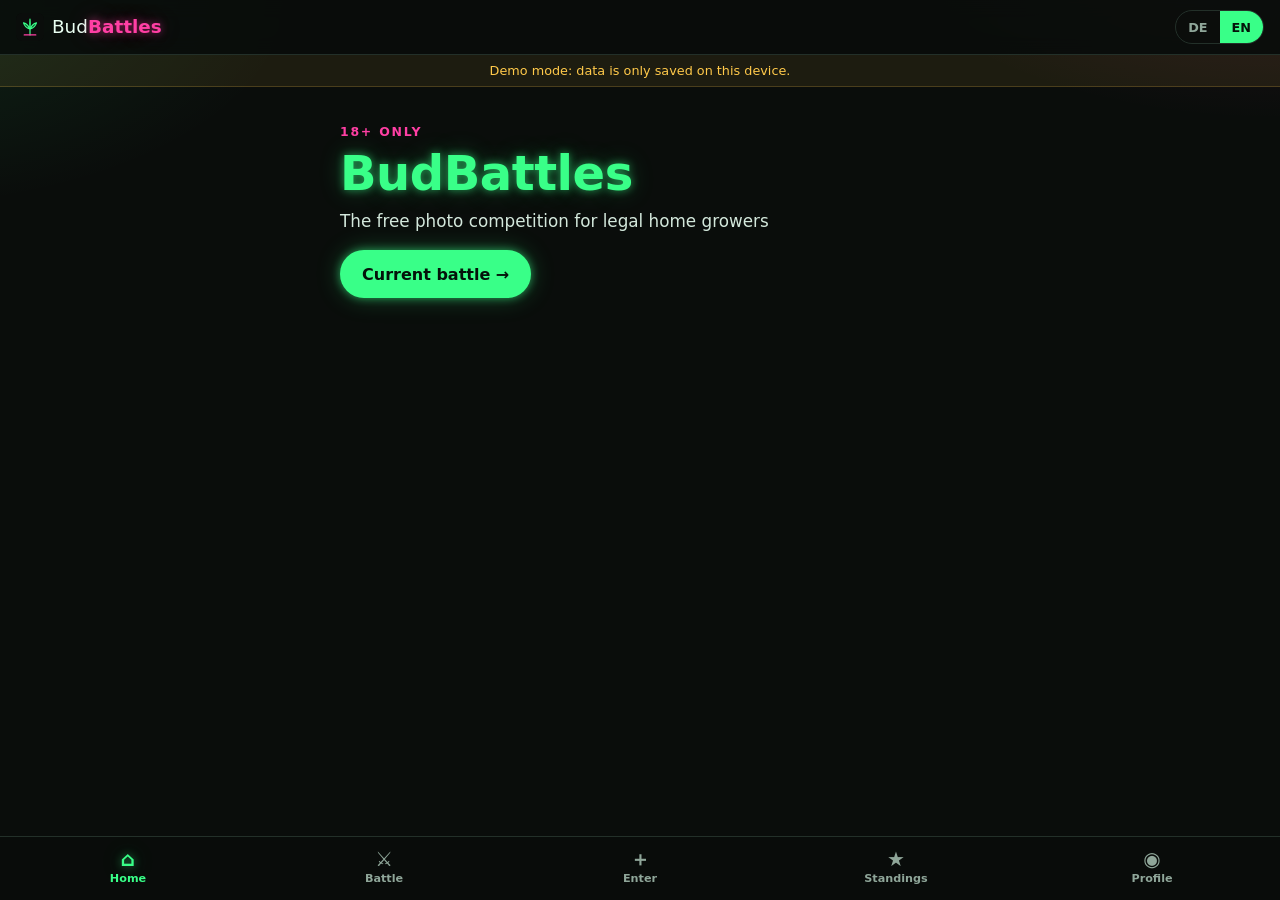
==== budbattles/index.html @ 54a9c97e "Add BudBattles MVP: plan, app shell, Battle page and photo upload - Installable PWA shell with dark " ====
<!doctype html>
<html lang="de">
<head>
  <meta charset="utf-8">
  <meta name="viewport" content="width=device-width, initial-scale=1, viewport-fit=cover">
  <meta name="theme-color" content="#0a0d0b">
  <meta name="color-scheme" content="dark">
  <meta name="robots" content="noindex">
  <title>BudBattles</title>
  <link rel="manifest" href="manifest.webmanifest">
  <link rel="icon" href="icons/icon.svg" type="image/svg+xml">
  <link rel="apple-touch-icon" href="icons/icon-192.png">
  <meta name="apple-mobile-web-app-capable" content="yes">
  <meta name="apple-mobile-web-app-status-bar-style" content="black-translucent">
  <link rel="stylesheet" href="css/style.css">
</head>
<body>
  <header id="topbar" class="topbar"></header>
  <div id="demo-banner" class="demo-banner" role="note"></div>
  <main id="main" class="main" tabindex="-1"></main>
  <nav id="bottomnav" class="bottomnav" aria-label="Navigation"></nav>
  <noscript>Bitte JavaScript aktivieren. / Please enable JavaScript.</noscript>
  <script type="module" src="js/app.js"></script>
</body>
</html>
---- budbattles/css/style.css ----
/* BudBattles: dark style with neon green and pink.
   Change the colours here and the whole app follows. */
:root {
  --bg: #0a0d0b;
  --bg-2: #111613;
  --card: #141a16;
  --line: #233029;
  --text: #e9fff2;
  --muted: #8fa699;
  --green: #39ff88;
  --green-dim: #1f8f4f;
  --pink: #ff3fa4;
  --pink-dim: #8f2560;
  --amber: #ffc94a;
  --danger: #ff5a6e;
  --radius: 16px;
  --glow-green: 0 0 8px rgba(57, 255, 136, .55), 0 0 24px rgba(57, 255, 136, .25);
  --glow-pink: 0 0 8px rgba(255, 63, 164, .55), 0 0 24px rgba(255, 63, 164, .25);
  --font: system-ui, -apple-system, "Segoe UI", Roboto, "Helvetica Neue", Arial, sans-serif;
  --nav-h: 64px;
}

* { box-sizing: border-box; }
html { -webkit-text-size-adjust: 100%; }
body {
  margin: 0;
  min-height: 100dvh;
  background:
    radial-gradient(600px 300px at 100% -10%, rgba(255, 63, 164, .12), transparent 70%),
    radial-gradient(600px 300px at -10% 0%, rgba(57, 255, 136, .10), transparent 70%),
    var(--bg);
  background-attachment: fixed;
  color: var(--text);
  font: 16px/1.5 var(--font);
  padding-bottom: calc(var(--nav-h) + env(safe-area-inset-bottom));
}
img { max-width: 100%; display: block; }
a { color: var(--green); }
h1, h2 { line-height: 1.15; margin: 0 0 .5rem; }
h2 { font-size: 1.05rem; text-transform: uppercase; letter-spacing: .08em; color: var(--green); }
p { margin: 0 0 .75rem; }
[hidden] { display: none !important; }

/* ---------- Top bar ---------- */
.topbar {
  position: sticky; top: 0; z-index: 10;
  display: flex; align-items: center; justify-content: space-between;
  padding: calc(10px + env(safe-area-inset-top)) 16px 10px;
  background: rgba(10, 13, 11, .85);
  backdrop-filter: blur(10px);
  border-bottom: 1px solid var(--line);
}
.brand { display: flex; align-items: center; gap: 8px; color: var(--text); text-decoration: none; font-size: 1.15rem; }
.brand b { color: var(--pink); text-shadow: var(--glow-pink); }
.lang { display: flex; border: 1px solid var(--line); border-radius: 999px; overflow: hidden; }
.lang button {
  background: none; border: 0; color: var(--muted); font: 600 .8rem var(--font);
  padding: 6px 12px; min-height: 32px; cursor: pointer;
}
.lang button[aria-pressed="true"] { background: var(--green); color: #04130a; }

.demo-banner {
  margin: 0; padding: 6px 16px; font-size: .8rem; text-align: center;
  color: var(--amber); background: rgba(255, 201, 74, .08); border-bottom: 1px solid rgba(255, 201, 74, .2);
}

/* ---------- Layout ---------- */
.main { max-width: 640px; margin: 0 auto; padding: 16px; outline: none; }
.center { text-align: center; }
.muted { color: var(--muted); }
.small { font-size: .85rem; }

.hero { padding: 20px 4px 12px; }
.hero-small { padding-bottom: 4px; }
.eyebrow { color: var(--pink); text-transform: uppercase; letter-spacing: .14em; font-size: .78rem; font-weight: 700; margin-bottom: 4px; }
.neon-title {
  font-size: clamp(2rem, 9vw, 3rem); font-weight: 800; letter-spacing: -.01em;
  color: var(--green); text-shadow: var(--glow-green);
  overflow-wrap: anywhere;
}
.hero-summary { color: var(--text); opacity: .9; font-size: 1.05rem; }
.hero-meta { display: flex; flex-wrap: wrap; align-items: center; gap: 10px; margin: 12px 0; }

.card {
  background: var(--card); border: 1px solid var(--line); border-radius: var(--radius);
  padding: 18px; margin: 14px 0;
}
.card-pink { border-color: var(--pink-dim); box-shadow: inset 0 0 0 1px rgba(255, 63, 164, .15); }
.card-pink h2 { color: var(--pink); }
.card-success { border-color: var(--green-dim); box-shadow: var(--glow-green); }

/* ---------- Pills / status ---------- */
.pill {
  display: inline-block; padding: 3px 10px; border-radius: 999px; font-size: .78rem; font-weight: 700;
  border: 1px solid currentColor;
}
.pill-open, .pill-approved { color: var(--green); }
.pill-voting { color: var(--pink); }
.pill-upcoming, .pill-pending { color: var(--amber); }
.pill-ended { color: var(--muted); }
.pill-rejected { color: var(--danger); }

/* ---------- Countdown ---------- */
.countdown {
  display: flex; flex-direction: column; gap: 2px;
  padding: 12px 16px; border: 1px solid var(--pink-dim); border-radius: var(--radius);
  background: rgba(255, 63, 164, .06);
}
.countdown-label { font-size: .8rem; color: var(--muted); text-transform: uppercase; letter-spacing: .1em; }
.countdown-value { font-size: 1.5rem; font-weight: 800; color: var(--pink); text-shadow: var(--glow-pink); font-variant-numeric: tabular-nums; }

/* ---------- Dates ---------- */
.dates { margin: 0; display: grid; gap: 10px; }
.date-row { display: grid; gap: 2px; padding-left: 12px; border-left: 3px solid var(--line); }
.date-row.active { border-left-color: var(--green); }
.date-row dt { font-size: .8rem; color: var(--muted); text-transform: uppercase; letter-spacing: .08em; }
.date-row dd { margin: 0; font-weight: 600; }

/* ---------- Partner / rules ---------- */
.partner { text-align: center; }
.partner h2 { text-align: left; }
.partner-logo { margin: 8px auto; max-height: 90px; width: auto; }
.partner-name { font-weight: 700; margin: 4px 0; }
.rules { margin: 0; padding-left: 1.3rem; display: grid; gap: 8px; }
.rules li::marker { color: var(--pink); font-weight: 700; }

/* ---------- Buttons ---------- */
.actions { display: flex; flex-wrap: wrap; gap: 10px; margin-top: 16px; }
.btn {
  display: inline-flex; align-items: center; justify-content: center; gap: 6px;
  min-height: 48px; padding: 0 20px; border-radius: 999px;
  font: 700 1rem var(--font); text-decoration: none; cursor: pointer;
  border: 2px solid transparent; transition: transform .1s ease, box-shadow .2s ease;
}
.btn:active { transform: scale(.98); }
.btn:disabled { opacity: .55; cursor: progress; }
.btn-primary { background: var(--green); color: #04130a; box-shadow: var(--glow-green); }
.btn-ghost { background: transparent; color: var(--pink); border-color: var(--pink); }
.btn-block { width: 100%; }
.btn-small { min-height: 40px; font-size: .85rem; margin-top: 12px; }
.link { color: var(--pink); font-weight: 600; }

/* ---------- Form ---------- */
.form { display: grid; gap: 16px; }
.field { display: grid; gap: 6px; position: relative; }
.label { font-weight: 700; font-size: .9rem; }
input[type="text"], textarea {
  width: 100%; font: 16px var(--font); /* 16px stops iPhone from zooming in */
  color: var(--text); background: var(--bg-2);
  border: 1px solid var(--line); border-radius: 12px; padding: 12px 14px;
}
input[type="text"]:focus, textarea:focus { outline: none; border-color: var(--green); box-shadow: var(--glow-green); }
textarea { resize: vertical; min-height: 90px; }
.counter { justify-self: end; font-size: .78rem; color: var(--muted); }
.hint { font-size: .82rem; color: var(--muted); margin: 0; }
.badge-ok { margin: 0; font-size: .85rem; font-weight: 700; color: var(--green); }
.error { color: var(--danger); font-weight: 600; margin: 0; }

.dropzone {
  display: grid; place-items: center; gap: 10px; min-height: 180px; padding: 12px;
  border: 2px dashed var(--green-dim); border-radius: var(--radius); background: var(--bg-2);
  cursor: pointer; text-align: center; overflow: hidden;
}
.dropzone:hover, .dropzone:focus-within { border-color: var(--green); }
.dropzone img { max-height: 340px; border-radius: 10px; object-fit: contain; }
.dropzone-text { font-weight: 700; color: var(--green); }

.check { display: flex; gap: 10px; align-items: flex-start; font-size: .92rem; cursor: pointer; }
.check input { width: 22px; height: 22px; accent-color: var(--green); flex: none; margin-top: 1px; }

/* ---------- Entry ---------- */
.entry { margin: 12px 0 0; display: grid; gap: 10px; }
.entry img { border-radius: 12px; width: 100%; max-height: 420px; object-fit: cover; }
.entry figcaption p { margin: 4px 0 0; }

/* ---------- Bottom nav ---------- */
.bottomnav {
  position: fixed; left: 0; right: 0; bottom: 0; z-index: 10;
  display: grid; grid-template-columns: repeat(5, 1fr);
  height: calc(var(--nav-h) + env(safe-area-inset-bottom));
  padding-bottom: env(safe-area-inset-bottom);
  background: rgba(10, 13, 11, .95); backdrop-filter: blur(10px);
  border-top: 1px solid var(--line);
}
.bottomnav a {
  display: flex; flex-direction: column; align-items: center; justify-content: center; gap: 2px;
  color: var(--muted); text-decoration: none; font-size: .7rem; font-weight: 600;
}
.nav-icon { font-size: 1.25rem; line-height: 1; }
.bottomnav a.active { color: var(--green); }
.bottomnav a.active .nav-icon { text-shadow: var(--glow-green); }

@media (prefers-reduced-motion: reduce) {
  .btn { transition: none; }
}
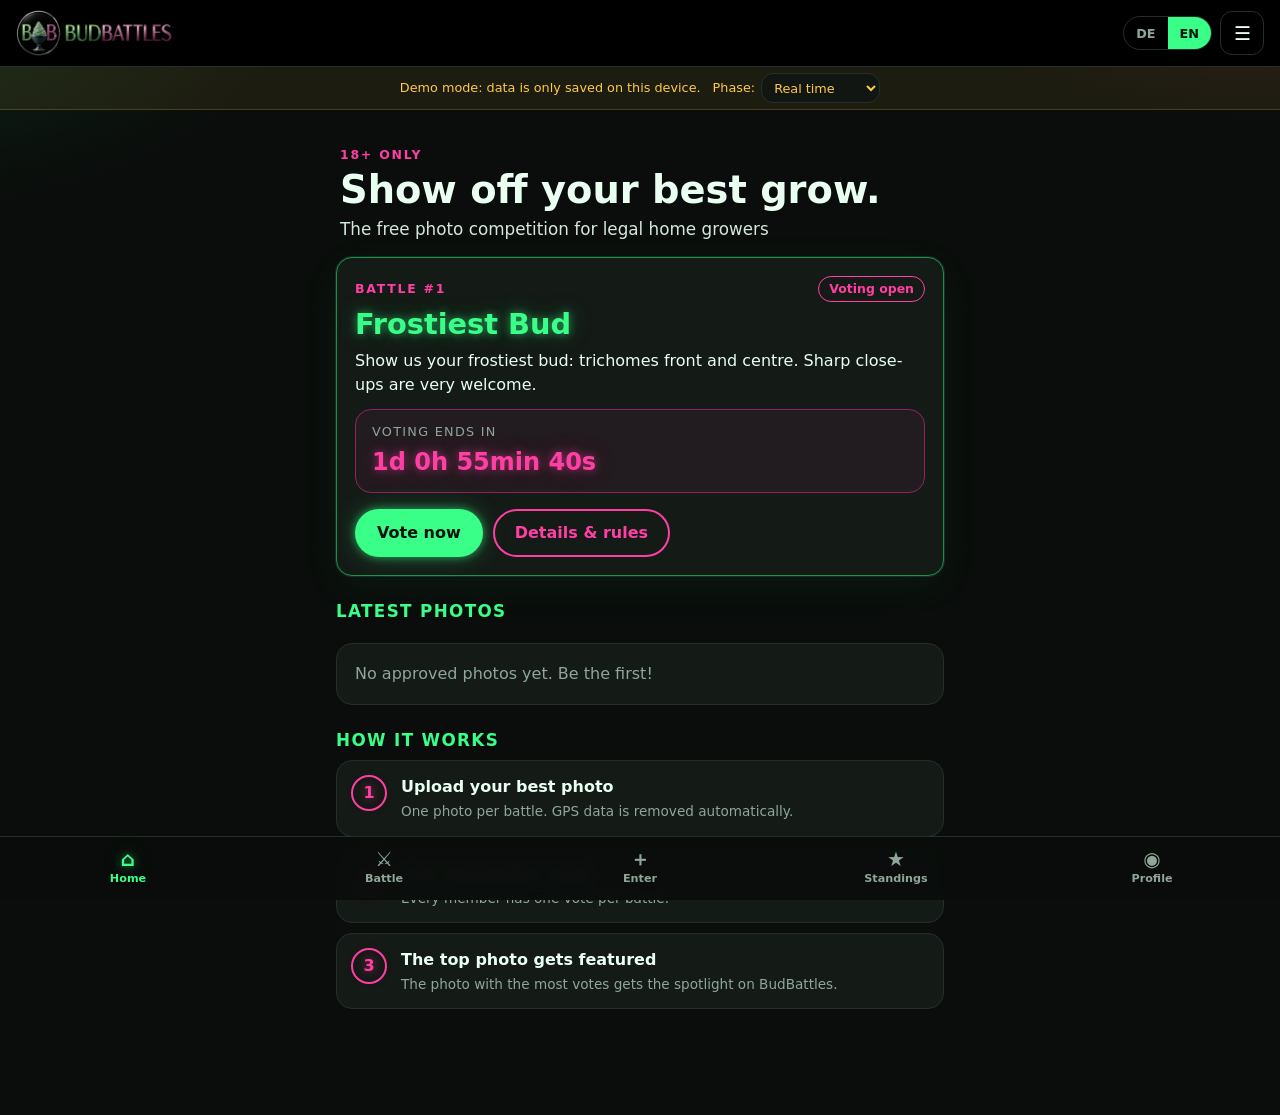
==== commit 9705ed59: "Add logo, Battle #1, members-only prize, start page, voting and standings - Brand logo in the header" ====
--- a/budbattles/index.html
+++ b/budbattles/index.html
@@ -3,19 +3,21 @@
 <head>
   <meta charset="utf-8">
   <meta name="viewport" content="width=device-width, initial-scale=1, viewport-fit=cover">
-  <meta name="theme-color" content="#0a0d0b">
+  <meta name="theme-color" content="#000000">
   <meta name="color-scheme" content="dark">
   <meta name="robots" content="noindex">
   <title>BudBattles</title>
   <link rel="manifest" href="manifest.webmanifest">
-  <link rel="icon" href="icons/icon.svg" type="image/svg+xml">
-  <link rel="apple-touch-icon" href="icons/icon-192.png">
+  <link rel="icon" href="icons/icon-32.png" sizes="32x32" type="image/png">
+  <link rel="icon" href="icons/icon-48.png" sizes="48x48" type="image/png">
+  <link rel="apple-touch-icon" href="icons/icon-180.png">
   <meta name="apple-mobile-web-app-capable" content="yes">
   <meta name="apple-mobile-web-app-status-bar-style" content="black-translucent">
   <link rel="stylesheet" href="css/style.css">
 </head>
 <body>
   <header id="topbar" class="topbar"></header>
+  <div id="menu" class="menu" hidden></div>
   <div id="demo-banner" class="demo-banner" role="note"></div>
   <main id="main" class="main" tabindex="-1"></main>
   <nav id="bottomnav" class="bottomnav" aria-label="Navigation"></nav>
--- a/budbattles/css/style.css
+++ b/budbattles/css/style.css
@@ -1,6 +1,7 @@
 /* BudBattles: dark style with neon green and pink.
    Change the colours here and the whole app follows. */
 :root {
+  --black: #000;
   --bg: #0a0d0b;
   --bg-2: #111613;
   --card: #141a16;
@@ -18,6 +19,7 @@
   --glow-pink: 0 0 8px rgba(255, 63, 164, .55), 0 0 24px rgba(255, 63, 164, .25);
   --font: system-ui, -apple-system, "Segoe UI", Roboto, "Helvetica Neue", Arial, sans-serif;
   --nav-h: 64px;
+  color-scheme: dark;
 }
 
 * { box-sizing: border-box; }
@@ -46,12 +48,13 @@
   position: sticky; top: 0; z-index: 10;
   display: flex; align-items: center; justify-content: space-between;
   padding: calc(10px + env(safe-area-inset-top)) 16px 10px;
-  background: rgba(10, 13, 11, .85);
-  backdrop-filter: blur(10px);
+  background: var(--black); /* the logo is designed for black: keep this surface black */
   border-bottom: 1px solid var(--line);
-}
-.brand { display: flex; align-items: center; gap: 8px; color: var(--text); text-decoration: none; font-size: 1.15rem; }
-.brand b { color: var(--pink); text-shadow: var(--glow-pink); }
+  gap: 12px;
+}
+.brand { display: flex; align-items: center; min-width: 0; }
+.brand img { height: 46px; width: auto; max-width: 100%; object-fit: contain; }
+.topbar-tools { display: flex; align-items: center; gap: 8px; flex: none; }
 .lang { display: flex; border: 1px solid var(--line); border-radius: 999px; overflow: hidden; }
 .lang button {
   background: none; border: 0; color: var(--muted); font: 600 .8rem var(--font);
@@ -60,6 +63,7 @@
 .lang button[aria-pressed="true"] { background: var(--green); color: #04130a; }
 
 .demo-banner {
+  display: flex; flex-wrap: wrap; align-items: center; justify-content: center; gap: 4px 12px;
   margin: 0; padding: 6px 16px; font-size: .8rem; text-align: center;
   color: var(--amber); background: rgba(255, 201, 74, .08); border-bottom: 1px solid rgba(255, 201, 74, .2);
 }
@@ -137,6 +141,7 @@
 .btn-primary { background: var(--green); color: #04130a; box-shadow: var(--glow-green); }
 .btn-ghost { background: transparent; color: var(--pink); border-color: var(--pink); }
 .btn-block { width: 100%; }
+.btn-danger { color: var(--danger); border-color: var(--danger); }
 .btn-small { min-height: 40px; font-size: .85rem; margin-top: 12px; }
 .link { color: var(--pink); font-weight: 600; }
 
@@ -193,3 +198,156 @@
 @media (prefers-reduced-motion: reduce) {
   .btn { transition: none; }
 }
+
+/* ---------- Login / sign-up ---------- */
+.tabs { display: grid; grid-template-columns: 1fr 1fr; border: 1px solid var(--line); border-radius: 999px; overflow: hidden; }
+.tabs button {
+  background: none; border: 0; color: var(--muted); font: 700 .95rem var(--font); min-height: 44px; cursor: pointer;
+}
+.tabs button[aria-selected="true"] { background: var(--pink); color: #1a0410; box-shadow: var(--glow-pink); }
+input[type="email"], input[type="password"] {
+  width: 100%; font: 16px var(--font); color: var(--text); background: var(--bg-2);
+  border: 1px solid var(--line); border-radius: 12px; padding: 12px 14px;
+}
+input[type="email"]:focus, input[type="password"]:focus { outline: none; border-color: var(--green); box-shadow: var(--glow-green); }
+.check a { color: var(--pink); }
+.link-button {
+  background: none; border: 0; color: var(--pink); font: 600 .9rem var(--font);
+  text-decoration: underline; cursor: pointer; padding: 8px; justify-self: center;
+}
+
+/* ---------- Text pages (terms) ---------- */
+.prose h1 { font-size: 1.5rem; color: var(--green); }
+.prose h2 { margin-top: 1.2rem; }
+.prose ul { padding-left: 1.2rem; display: grid; gap: 6px; }
+
+/* ---------- Admin ---------- */
+.admin-bar {
+  position: sticky; top: calc(56px + env(safe-area-inset-top)); z-index: 5;
+  display: grid; gap: 8px; padding: 10px 0; background: var(--bg);
+}
+select {
+  width: 100%; font: 16px var(--font); color: var(--text); background: var(--bg-2);
+  border: 1px solid var(--line); border-radius: 12px; padding: 10px 12px; min-height: 44px;
+}
+.tabs-3 { grid-template-columns: repeat(3, 1fr); }
+.tabs-3 button { font-size: .85rem; padding: 0 4px; }
+.tabs .count {
+  display: inline-block; min-width: 1.6em; padding: 0 6px; margin-left: 2px; border-radius: 999px;
+  background: rgba(255, 255, 255, .12); font-variant-numeric: tabular-nums;
+}
+.admin-list { display: grid; gap: 0; }
+.review { padding: 0; overflow: hidden; }
+.review-photo {
+  width: 100%; height: auto; max-height: 42vh; object-fit: cover; background: #000; cursor: zoom-in;
+}
+.review-photo.zoomed { max-height: none; object-fit: contain; cursor: zoom-out; }
+.review-body { padding: 14px 16px 4px; display: grid; gap: 4px; }
+.review-body p { margin: 0; }
+.review-meta { display: flex; justify-content: space-between; gap: 8px; flex-wrap: wrap; }
+.review-strain { color: var(--green); font-weight: 700; }
+.review-actions { display: grid; grid-auto-flow: column; grid-auto-columns: 1fr; gap: 10px; padding: 12px 16px 16px; }
+.btn-reject { background: transparent; color: var(--danger); border-color: var(--danger); }
+.toast {
+  position: fixed; z-index: 20;
+  left: max(12px, env(safe-area-inset-left)); right: max(12px, env(safe-area-inset-right));
+  bottom: calc(var(--nav-h) + env(safe-area-inset-bottom) + 12px);
+  max-width: 616px; margin: 0 auto;
+  display: flex; align-items: center; justify-content: space-between; gap: 12px;
+  padding: 12px 16px; border-radius: 14px;
+  background: #1d2621; border: 1px solid var(--green-dim); box-shadow: 0 8px 30px rgba(0, 0, 0, .5);
+}
+.toast button {
+  background: none; border: 0; color: var(--pink); font: 700 .95rem var(--font); cursor: pointer;
+  min-height: 40px; padding: 0 8px; text-transform: uppercase; letter-spacing: .05em;
+}
+
+/* ---------- Header menu ---------- */
+.menu-button {
+  display: grid; place-items: center; width: 44px; height: 44px; border-radius: 12px;
+  background: none; border: 1px solid var(--line); color: var(--text); font-size: 1.2rem; cursor: pointer;
+}
+.menu-button:focus-visible, .menu-link:focus-visible, .btn:focus-visible, .tabs button:focus-visible {
+  outline: 2px solid var(--green); outline-offset: 2px;
+}
+.menu { position: fixed; inset: 0; z-index: 30; }
+.menu-backdrop { position: absolute; inset: 0; background: rgba(0, 0, 0, .65); }
+.menu-sheet {
+  position: absolute; top: 0; right: 0; bottom: 0; width: min(320px, 86vw);
+  display: flex; flex-direction: column; gap: 2px; overflow-y: auto;
+  padding: calc(12px + env(safe-area-inset-top)) max(16px, env(safe-area-inset-right)) calc(16px + env(safe-area-inset-bottom)) 16px;
+  background: var(--black); border-left: 1px solid var(--line);
+}
+.menu-head { display: flex; align-items: center; justify-content: space-between; margin-bottom: 8px; }
+.menu-link {
+  display: flex; align-items: center; justify-content: space-between; gap: 8px;
+  min-height: 52px; padding: 0 12px; border-radius: 12px;
+  color: var(--text); text-decoration: none; font-weight: 600; font-size: 1.05rem;
+}
+.menu-link:hover { background: var(--bg-2); }
+.menu-link.active { color: var(--green); background: var(--bg-2); }
+
+.demo-phase { display: inline-flex; align-items: center; gap: 6px; }
+.demo-phase select { width: auto; min-height: 30px; padding: 2px 8px; font-size: .8rem; color: var(--amber); }
+
+/* ---------- Start page ---------- */
+.home-hero { padding-bottom: 0; }
+.home-title {
+  font-size: clamp(1.7rem, 7.5vw, 2.4rem); font-weight: 800; line-height: 1.1; text-wrap: balance;
+  color: var(--text); margin: 0 0 .4rem;
+}
+.battle-card { border-color: var(--green-dim); box-shadow: 0 0 0 1px rgba(57, 255, 136, .12), 0 10px 40px rgba(57, 255, 136, .06); }
+.battle-card-head { display: flex; align-items: center; justify-content: space-between; gap: 8px; }
+.battle-card-head .eyebrow { margin: 0; }
+.battle-card-title { font-size: 1.8rem; text-transform: none; letter-spacing: 0; color: var(--green); text-shadow: var(--glow-green); margin: 6px 0 8px; }
+.home-section { margin: 26px 0; }
+.section-head { display: flex; align-items: baseline; justify-content: space-between; gap: 8px; }
+.thumb-grid { display: grid; grid-template-columns: repeat(3, 1fr); gap: 8px; margin-top: 10px; }
+.thumb { position: relative; display: block; aspect-ratio: 1; max-width: 100%; border-radius: 12px; overflow: hidden; background: var(--bg-2); }
+.thumb img { width: 100%; height: 100%; object-fit: cover; }
+.thumb-caption {
+  position: absolute; left: 0; right: 0; bottom: 0; padding: 14px 8px 6px;
+  font-size: .72rem; font-weight: 700; color: var(--text);
+  background: linear-gradient(transparent, rgba(0, 0, 0, .8));
+  white-space: nowrap; overflow: hidden; text-overflow: ellipsis;
+}
+.steps { list-style: none; margin: 10px 0 0; padding: 0; display: grid; gap: 10px; }
+.step { display: flex; gap: 14px; align-items: flex-start; padding: 14px; border: 1px solid var(--line); border-radius: var(--radius); background: var(--card); }
+.step p { margin: 2px 0 0; }
+.step-num {
+  flex: none; display: grid; place-items: center; width: 36px; height: 36px; border-radius: 50%;
+  border: 2px solid var(--pink); color: var(--pink); font-weight: 800; text-shadow: var(--glow-pink);
+}
+
+/* ---------- Prize ---------- */
+.prize-text { font-size: 1.15rem; font-weight: 700; }
+
+/* ---------- Standings ---------- */
+.notice { padding: 14px 16px; }
+.notice p { margin: 0 0 8px; }
+.notice p:last-child { margin: 0; }
+.notice-ok { border-color: var(--green-dim); color: var(--green); font-weight: 700; }
+.ranking { list-style: none; margin: 0; padding: 0; display: grid; gap: 10px; }
+.rank-item {
+  display: grid; grid-template-columns: auto 96px 1fr; gap: 12px; align-items: start;
+  padding: 12px; border: 1px solid var(--line); border-radius: var(--radius); background: var(--card);
+}
+.rank-item:not(:has(.rank-num)) { grid-template-columns: 96px 1fr; }
+.rank-num {
+  min-width: 2ch; font-size: 1.6rem; font-weight: 800; color: var(--muted);
+  font-variant-numeric: tabular-nums; text-align: center; line-height: 1.2;
+}
+.rank-top { border-color: var(--pink-dim); box-shadow: 0 0 0 1px rgba(255, 63, 164, .2), 0 0 30px rgba(255, 63, 164, .08); }
+.rank-top .rank-num { color: var(--pink); text-shadow: var(--glow-pink); }
+.rank-voted { border-color: var(--green-dim); }
+.rank-photo { width: 96px; height: 96px; object-fit: cover; border-radius: 10px; cursor: zoom-in; background: var(--bg-2); }
+.rank-item.expanded { grid-template-columns: 1fr; }
+.rank-item.expanded .rank-photo { width: 100%; height: auto; max-height: 75vh; object-fit: contain; cursor: zoom-out; }
+.rank-body { display: grid; gap: 4px; min-width: 0; }
+.rank-body p { margin: 0; }
+.rank-name { display: flex; flex-wrap: wrap; align-items: center; gap: 6px; overflow-wrap: anywhere; }
+.rank-strain { color: var(--green); font-weight: 700; font-size: .92rem; }
+.rank-votes { font-weight: 700; }
+.rank-votes .tabular { font-size: 1.15rem; color: var(--pink); font-variant-numeric: tabular-nums; }
+.rank-myvote { color: var(--green); font-weight: 700; }
+.rank-body .btn-small { margin-top: 6px; justify-self: start; }
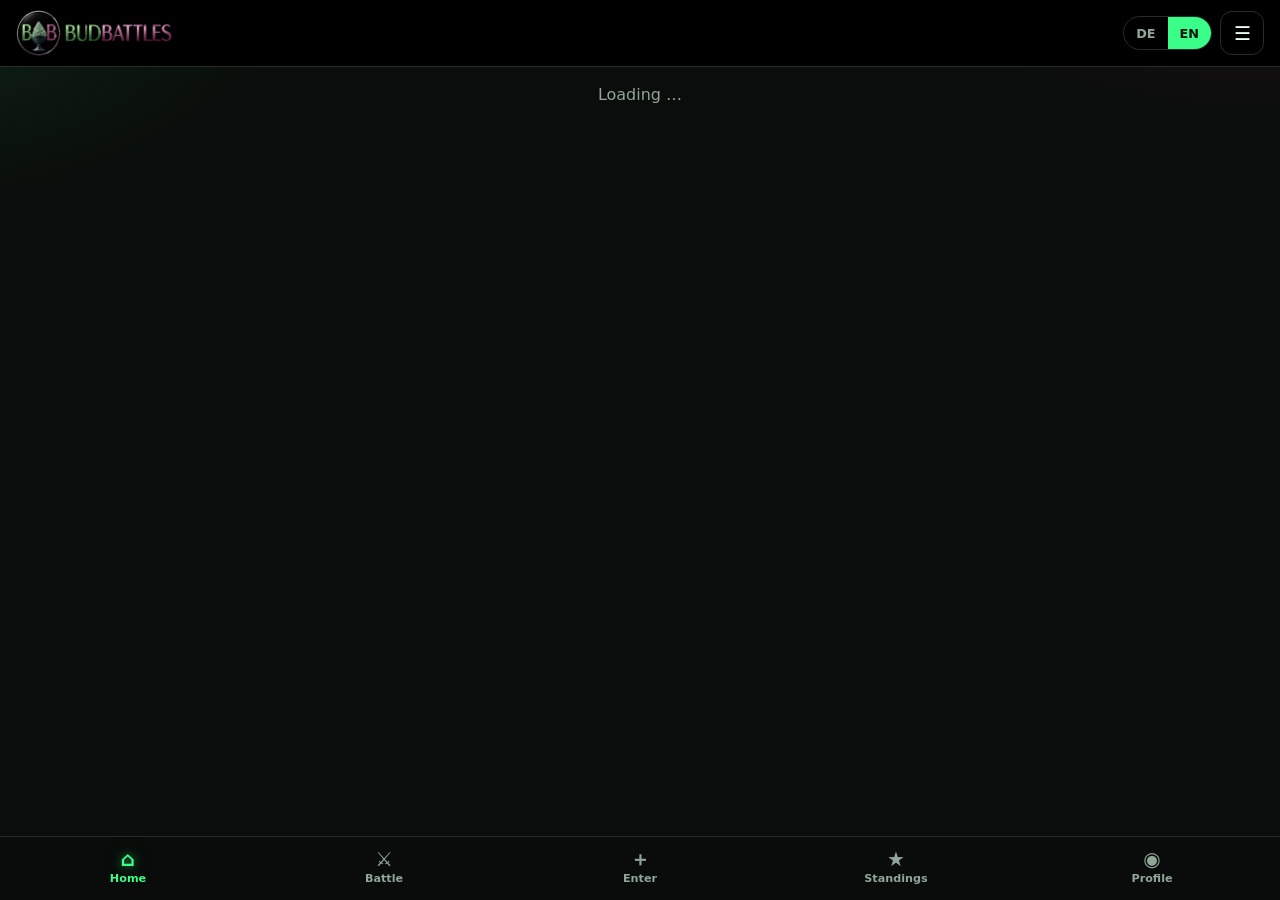
==== commit db5b9eb0: "Fix countdown jumping and mixed languages on the live site - Tell browsers not to auto-translate the" ====
--- a/budbattles/index.html
+++ b/budbattles/index.html
@@ -1,11 +1,12 @@
 <!doctype html>
-<html lang="de">
+<html lang="de" translate="no">
 <head>
   <meta charset="utf-8">
   <meta name="viewport" content="width=device-width, initial-scale=1, viewport-fit=cover">
   <meta name="theme-color" content="#000000">
   <meta name="color-scheme" content="dark">
   <meta name="robots" content="noindex">
+  <meta name="google" content="notranslate">
   <title>BudBattles</title>
   <link rel="manifest" href="manifest.webmanifest">
   <link rel="icon" href="icons/icon-32.png" sizes="32x32" type="image/png">
--- a/budbattles/css/style.css
+++ b/budbattles/css/style.css
@@ -111,7 +111,14 @@
   background: rgba(255, 63, 164, .06);
 }
 .countdown-label { font-size: .8rem; color: var(--muted); text-transform: uppercase; letter-spacing: .1em; }
-.countdown-value { font-size: 1.5rem; font-weight: 800; color: var(--pink); text-shadow: var(--glow-pink); font-variant-numeric: tabular-nums; }
+.countdown-value {
+  display: flex; flex-wrap: nowrap; gap: .45em; white-space: nowrap;
+  font-size: clamp(1.25rem, 6.4vw, 1.6rem); font-weight: 800; color: var(--pink); text-shadow: var(--glow-pink);
+  font-variant-numeric: tabular-nums; line-height: 1.2;
+}
+.cd-part { display: inline-flex; align-items: baseline; }
+.cd-num { display: inline-block; min-width: 2ch; text-align: right; font-variant-numeric: tabular-nums; }
+.cd-unit { font-size: .7em; margin-left: .08em; opacity: .85; }
 
 /* ---------- Dates ---------- */
 .dates { margin: 0; display: grid; gap: 10px; }
@@ -123,7 +130,7 @@
 /* ---------- Partner / rules ---------- */
 .partner { text-align: center; }
 .partner h2 { text-align: left; }
-.partner-logo { margin: 8px auto; max-height: 90px; width: auto; }
+.partner-logo { margin: 12px auto 8px; max-height: 80px; width: auto; max-width: min(100%, 300px); }
 .partner-name { font-weight: 700; margin: 4px 0; }
 .rules { margin: 0; padding-left: 1.3rem; display: grid; gap: 8px; }
 .rules li::marker { color: var(--pink); font-weight: 700; }
